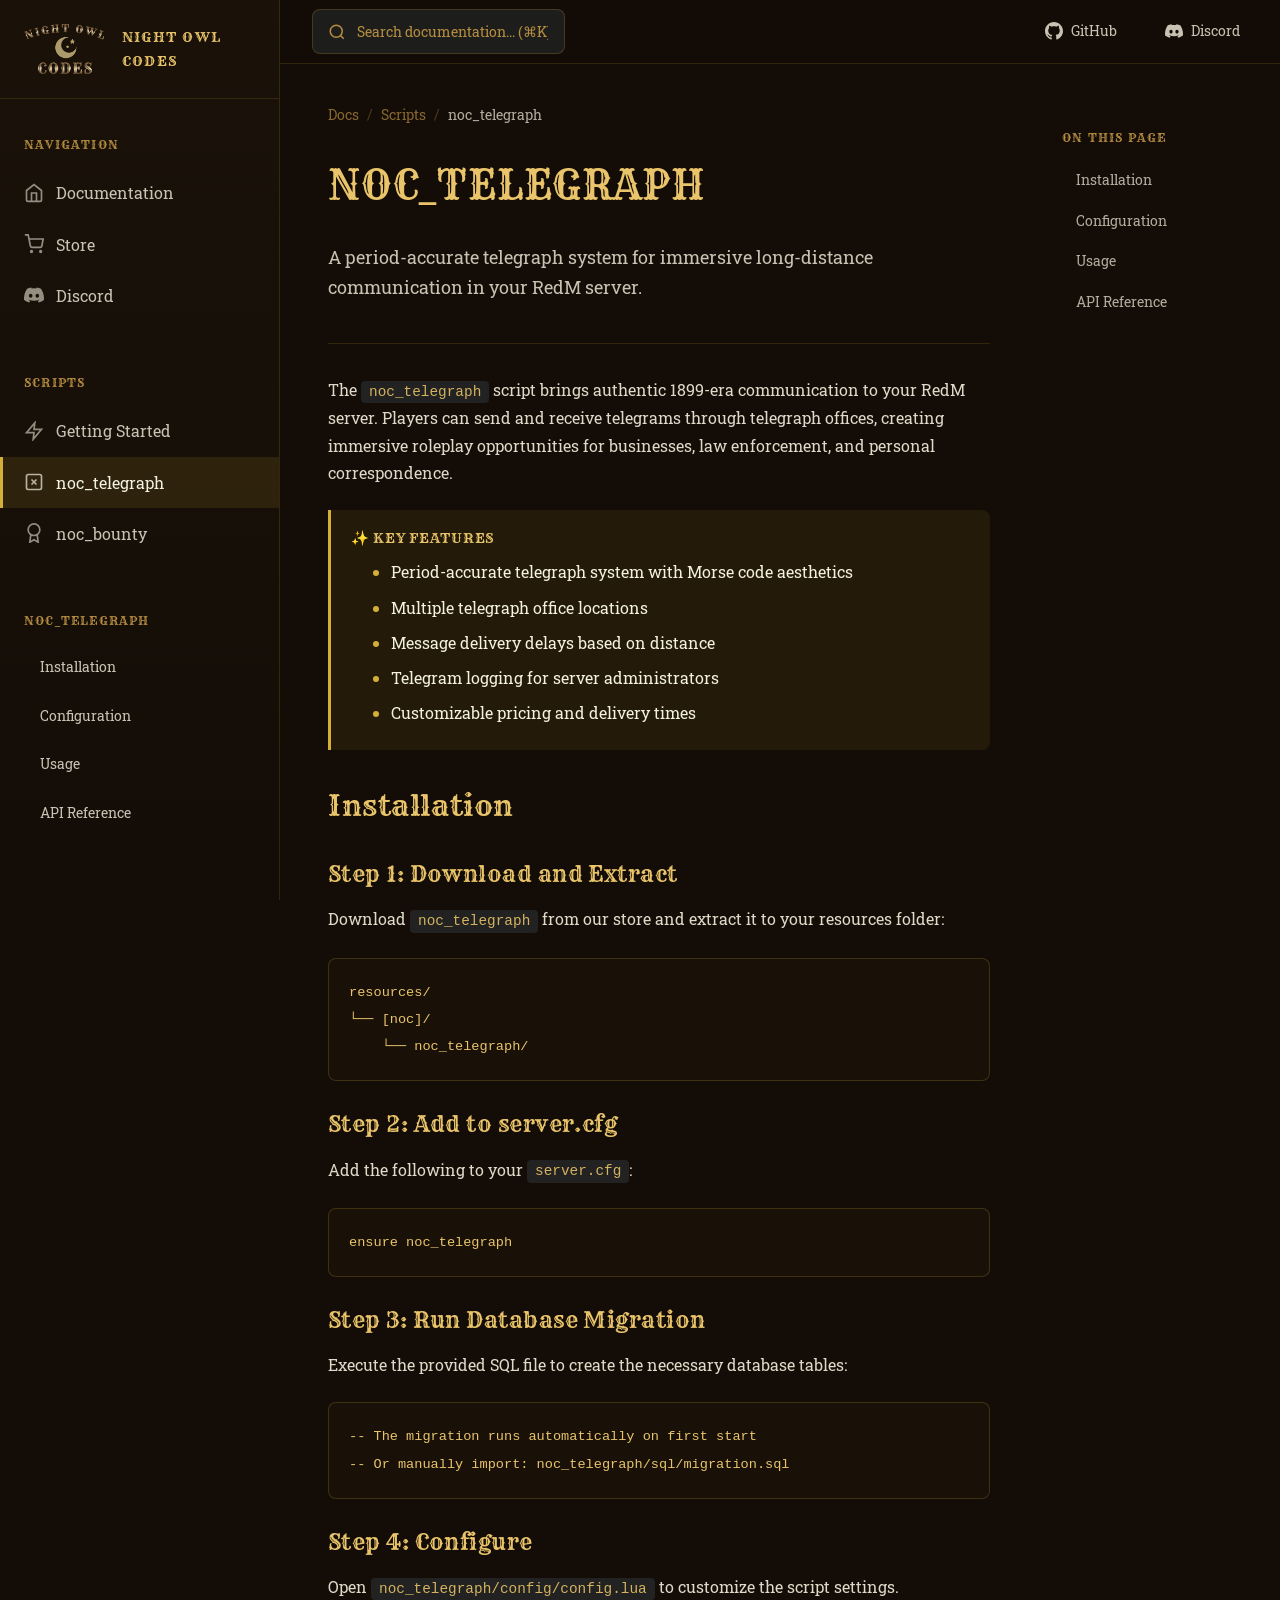
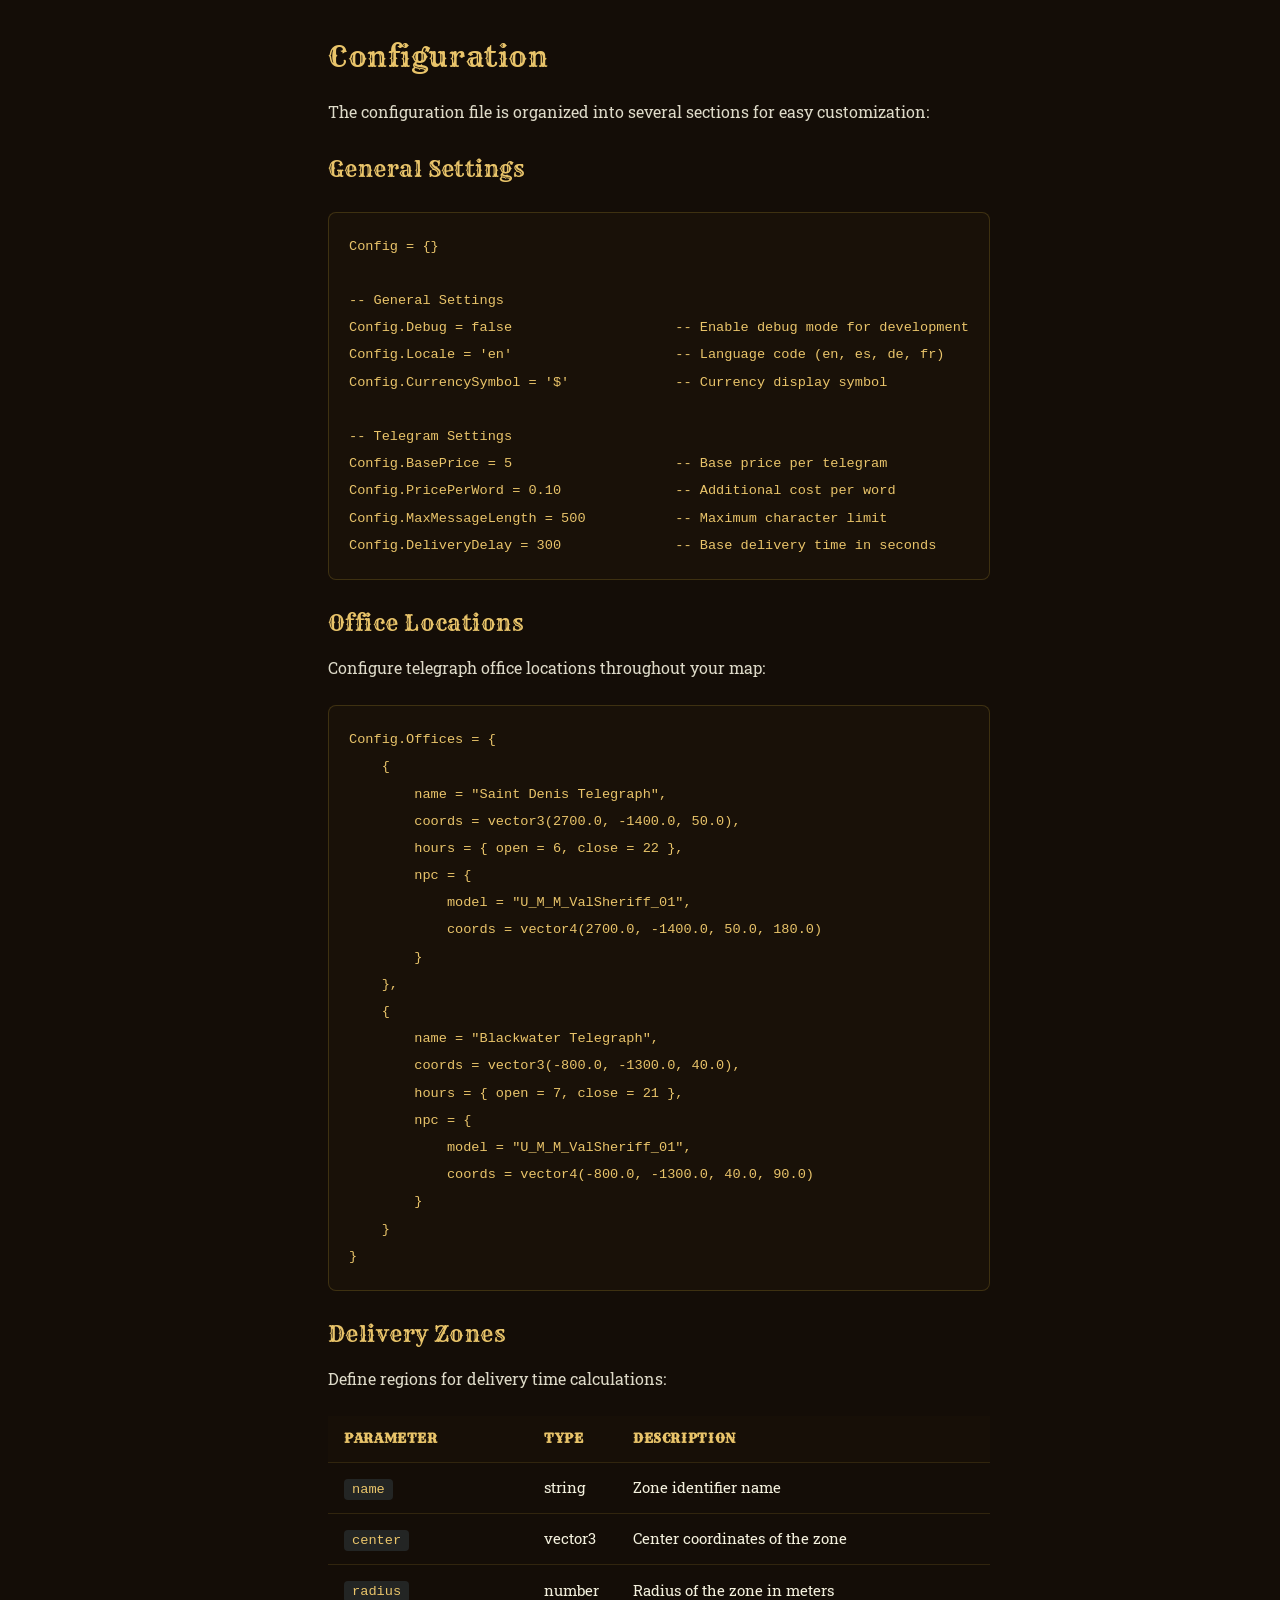
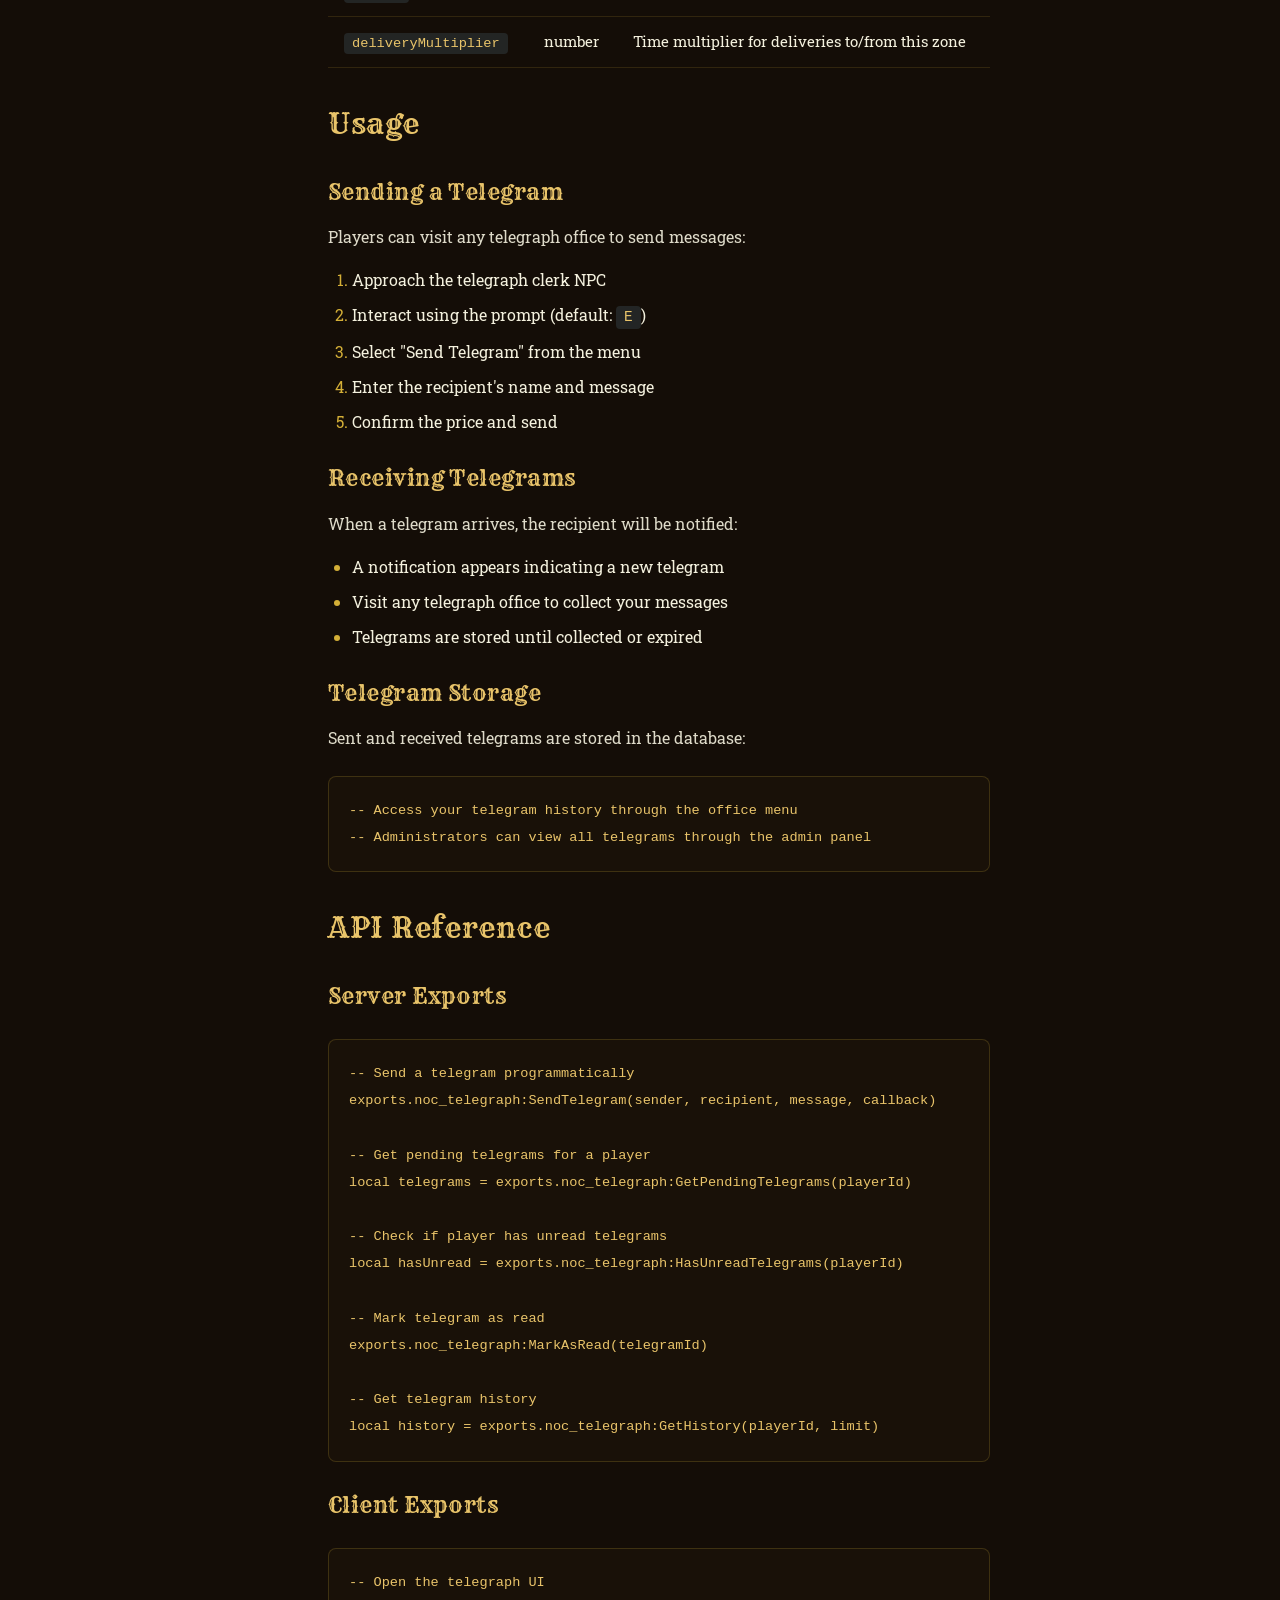
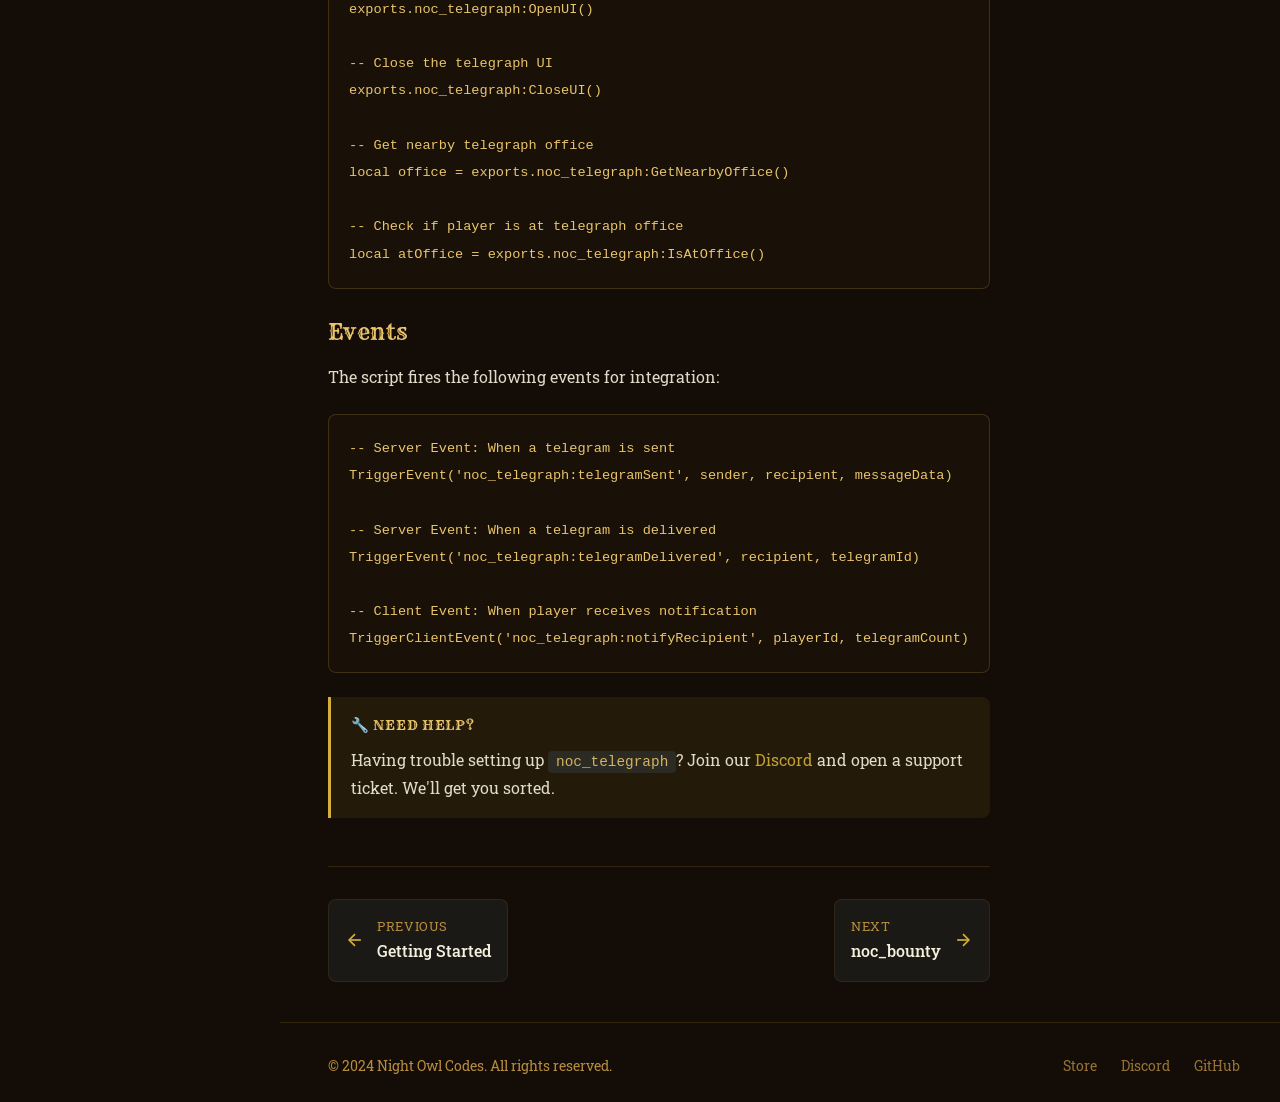
==== scripts/noc_telegraph.html @ a44c3f4d "feat: Add Night Owl Codes documentation site - Create modern, responsive docs site with brand-aligne" ====
<!DOCTYPE html>
<html lang="en">
<head>
    <meta charset="UTF-8">
    <meta name="viewport" content="width=device-width, initial-scale=1.0">
    <meta name="description" content="noc_telegraph - A period-accurate telegraph system for RedM servers by Night Owl Codes.">
    <meta name="theme-color" content="#140D07">
    <title>noc_telegraph - Night Owl Codes Documentation</title>
    <link rel="stylesheet" href="../styles/main.css">
    <link rel="icon" type="image/png" href="../assets/images/logo-transparent.png">
    <style>
        .search-results {
            position: absolute;
            top: 100%;
            left: 0;
            right: 0;
            background: rgba(26, 18, 9, 0.98);
            border: 1px solid rgba(212, 175, 55, 0.2);
            border-radius: 8px;
            margin-top: 0.5rem;
            max-height: 300px;
            overflow-y: auto;
            opacity: 0;
            visibility: hidden;
            transform: translateY(-10px);
            transition: all 0.2s ease;
            z-index: 100;
        }
        
        .search-results.visible {
            opacity: 1;
            visibility: visible;
            transform: translateY(0);
        }
        
        .search-result-item {
            display: flex;
            justify-content: space-between;
            align-items: center;
            padding: 0.75rem 1rem;
            color: var(--antique-parchment);
            border-bottom: 1px solid rgba(212, 175, 55, 0.1);
            transition: all 0.2s ease;
        }
        
        .search-result-item:last-child {
            border-bottom: none;
        }
        
        .search-result-item:hover {
            background: rgba(212, 175, 55, 0.1);
        }
        
        .search-result-title {
            font-weight: 500;
        }
        
        .search-result-category {
            font-size: 0.75rem;
            color: var(--code-warden-bronze);
            text-transform: uppercase;
            letter-spacing: 0.05em;
        }
        
        .search-result-empty {
            padding: 1rem;
            text-align: center;
            color: var(--code-warden-bronze);
        }
        
        .code-copy-btn {
            position: absolute;
            top: 0.5rem;
            right: 0.5rem;
            padding: 0.5rem;
            background: rgba(212, 175, 55, 0.1);
            border: 1px solid rgba(212, 175, 55, 0.2);
            border-radius: 4px;
            color: var(--code-warden-bronze);
            cursor: pointer;
            opacity: 0;
            transition: all 0.2s ease;
        }
        
        pre:hover .code-copy-btn {
            opacity: 1;
        }
        
        .code-copy-btn:hover {
            background: rgba(212, 175, 55, 0.2);
            color: var(--classic-gold);
        }
        
        .code-copy-btn.copied {
            color: #4ade80;
        }
        
        .sidebar-overlay {
            position: fixed;
            top: 0;
            left: 0;
            right: 0;
            bottom: 0;
            background: rgba(0, 0, 0, 0.5);
            opacity: 0;
            visibility: hidden;
            transition: all 0.3s ease;
            z-index: 99;
        }
        
        .sidebar-overlay.visible {
            opacity: 1;
            visibility: visible;
        }
        
        .mobile-menu-toggle {
            display: none;
            padding: 0.5rem;
            background: none;
            border: 1px solid rgba(212, 175, 55, 0.2);
            border-radius: 4px;
            color: var(--antique-parchment);
            cursor: pointer;
        }
        
        @media (max-width: 768px) {
            .mobile-menu-toggle {
                display: flex;
            }
        }
        
        body.sidebar-open {
            overflow: hidden;
        }
    </style>
<script src="https://sites.super.myninja.ai/_assets/ninja-daytona-script.js"></script>
</head>
<body>
    <div class="docs-container">
        <!-- Sidebar Navigation -->
        <aside class="sidebar">
            <div class="logo-section">
                <img src="../assets/images/logo-transparent.png" alt="Night Owl Codes Logo">
                <span class="logo-text">Night Owl Codes</span>
            </div>
            
            <nav class="nav-section">
                <div class="nav-section-title">Navigation</div>
                <a href="../index.html" class="nav-item">
                    <svg class="nav-item-icon" viewBox="0 0 24 24" fill="none" stroke="currentColor" stroke-width="2">
                        <path d="M3 9l9-7 9 7v11a2 2 0 0 1-2 2H5a2 2 0 0 1-2-2z"></path>
                        <polyline points="9 22 9 12 15 12 15 22"></polyline>
                    </svg>
                    <span>Documentation</span>
                </a>
                <a href="https://nightowlcodes.com" class="nav-item">
                    <svg class="nav-item-icon" viewBox="0 0 24 24" fill="none" stroke="currentColor" stroke-width="2">
                        <circle cx="9" cy="21" r="1"></circle>
                        <circle cx="20" cy="21" r="1"></circle>
                        <path d="M1 1h4l2.68 13.39a2 2 0 0 0 2 1.61h9.72a2 2 0 0 0 2-1.61L23 6H6"></path>
                    </svg>
                    <span>Store</span>
                </a>
                <a href="https://discord.gg/nightowlcodes" class="nav-item">
                    <svg class="nav-item-icon" viewBox="0 0 24 24" fill="currentColor">
                        <path d="M20.317 4.37a19.791 19.791 0 0 0-4.885-1.515.074.074 0 0 0-.079.037c-.21.375-.444.864-.608 1.25a18.27 18.27 0 0 0-5.487 0 12.64 12.64 0 0 0-.617-1.25.077.077 0 0 0-.079-.037A19.736 19.736 0 0 0 3.677 4.37a.07.07 0 0 0-.032.027C.533 9.046-.32 13.58.099 18.057a.082.082 0 0 0 .031.057 19.9 19.9 0 0 0 5.993 3.03.078.078 0 0 0 .084-.028 14.09 14.09 0 0 0 1.226-1.994.076.076 0 0 0-.041-.106 13.107 13.107 0 0 1-1.872-.892.077.077 0 0 1-.008-.128 10.2 10.2 0 0 0 .372-.292.074.074 0 0 1 .077-.01c3.928 1.793 8.18 1.793 12.062 0a.074.074 0 0 1 .078.01c.12.098.246.198.373.292a.077.077 0 0 1-.006.127 12.299 12.299 0 0 1-1.873.892.077.077 0 0 0-.041.107c.36.698.772 1.362 1.225 1.993a.076.076 0 0 0 .084.028 19.839 19.839 0 0 0 6.002-3.03.077.077 0 0 0 .032-.054c.5-5.177-.838-9.674-3.549-13.66a.061.061 0 0 0-.031-.03zM8.02 15.33c-1.183 0-2.157-1.085-2.157-2.419 0-1.333.956-2.419 2.157-2.419 1.21 0 2.176 1.096 2.157 2.42 0 1.333-.956 2.418-2.157 2.418zm7.975 0c-1.183 0-2.157-1.085-2.157-2.419 0-1.333.955-2.419 2.157-2.419 1.21 0 2.176 1.096 2.157 2.42 0 1.333-.946 2.418-2.157 2.418z"/>
                    </svg>
                    <span>Discord</span>
                </a>
            </nav>
            
            <nav class="nav-section">
                <div class="nav-section-title">Scripts</div>
                <a href="../index.html" class="nav-item">
                    <svg class="nav-item-icon" viewBox="0 0 24 24" fill="none" stroke="currentColor" stroke-width="2">
                        <polygon points="13 2 3 14 12 14 11 22 21 10 12 10 13 2"></polygon>
                    </svg>
                    <span>Getting Started</span>
                </a>
                <a href="noc_telegraph.html" class="nav-item active">
                    <svg class="nav-item-icon" viewBox="0 0 24 24" fill="none" stroke="currentColor" stroke-width="2">
                        <rect x="3" y="3" width="18" height="18" rx="2" ry="2"></rect>
                        <line x1="9" y1="9" x2="15" y2="15"></line>
                        <line x1="15" y1="9" x2="9" y2="15"></line>
                    </svg>
                    <span>noc_telegraph</span>
                </a>
                <a href="noc_bounty.html" class="nav-item">
                    <svg class="nav-item-icon" viewBox="0 0 24 24" fill="none" stroke="currentColor" stroke-width="2">
                        <circle cx="12" cy="8" r="7"></circle>
                        <polyline points="8.21 13.89 7 23 12 20 17 23 15.79 13.88"></polyline>
                    </svg>
                    <span>noc_bounty</span>
                </a>
            </nav>
            
            <nav class="nav-section">
                <div class="nav-section-title">noc_telegraph</div>
                <a href="#installation" class="nav-item children">
                    <span>Installation</span>
                </a>
                <a href="#configuration" class="nav-item children">
                    <span>Configuration</span>
                </a>
                <a href="#usage" class="nav-item children">
                    <span>Usage</span>
                </a>
                <a href="#api" class="nav-item children">
                    <span>API Reference</span>
                </a>
            </nav>
        </aside>
        
        <!-- Sidebar Overlay for Mobile -->
        <div class="sidebar-overlay"></div>
        
        <!-- Main Content -->
        <main class="main-content">
            <!-- Header -->
            <header class="header">
                <div style="display: flex; align-items: center; gap: 1rem;">
                    <button class="mobile-menu-toggle">
                        <svg width="24" height="24" viewBox="0 0 24 24" fill="none" stroke="currentColor" stroke-width="2">
                            <line x1="3" y1="12" x2="21" y2="12"></line>
                            <line x1="3" y1="6" x2="21" y2="6"></line>
                            <line x1="3" y1="18" x2="21" y2="18"></line>
                        </svg>
                    </button>
                    <div class="search-container">
                        <svg class="search-icon" width="18" height="18" viewBox="0 0 24 24" fill="none" stroke="currentColor" stroke-width="2">
                            <circle cx="11" cy="11" r="8"></circle>
                            <line x1="21" y1="21" x2="16.65" y2="16.65"></line>
                        </svg>
                        <input type="text" class="search-input" placeholder="Search documentation... (⌘K)">
                        <div class="search-results"></div>
                    </div>
                </div>
                
                <div class="header-actions">
                    <a href="https://github.com/night-owl-codes" class="header-link">
                        <svg viewBox="0 0 24 24" fill="currentColor">
                            <path d="M12 0c-6.626 0-12 5.373-12 12 0 5.302 3.438 9.8 8.207 11.387.599.111.793-.261.793-.577v-2.234c-3.338.726-4.033-1.416-4.033-1.416-.546-1.387-1.333-1.756-1.333-1.756-1.089-.745.083-.729.083-.729 1.205.084 1.839 1.237 1.839 1.237 1.07 1.834 2.807 1.304 3.492.997.107-.775.418-1.305.762-1.604-2.665-.305-5.467-1.334-5.467-5.931 0-1.311.469-2.381 1.236-3.221-.124-.303-.535-1.524.117-3.176 0 0 1.008-.322 3.301 1.23.957-.266 1.983-.399 3.003-.404 1.02.005 2.047.138 3.006.404 2.291-1.552 3.297-1.23 3.297-1.23.653 1.653.242 2.874.118 3.176.77.84 1.235 1.911 1.235 3.221 0 4.609-2.807 5.624-5.479 5.921.43.372.823 1.102.823 2.222v3.293c0 .319.192.694.801.576 4.765-1.589 8.199-6.086 8.199-11.386 0-6.627-5.373-12-12-12z"/>
                        </svg>
                        <span>GitHub</span>
                    </a>
                    <a href="https://discord.gg/nightowlcodes" class="header-link">
                        <svg viewBox="0 0 24 24" fill="currentColor" width="18" height="18">
                            <path d="M20.317 4.37a19.791 19.791 0 0 0-4.885-1.515.074.074 0 0 0-.079.037c-.21.375-.444.864-.608 1.25a18.27 18.27 0 0 0-5.487 0 12.64 12.64 0 0 0-.617-1.25.077.077 0 0 0-.079-.037A19.736 19.736 0 0 0 3.677 4.37a.07.07 0 0 0-.032.027C.533 9.046-.32 13.58.099 18.057a.082.082 0 0 0 .031.057 19.9 19.9 0 0 0 5.993 3.03.078.078 0 0 0 .084-.028 14.09 14.09 0 0 0 1.226-1.994.076.076 0 0 0-.041-.106 13.107 13.107 0 0 1-1.872-.892.077.077 0 0 1-.008-.128 10.2 10.2 0 0 0 .372-.292.074.074 0 0 1 .077-.01c3.928 1.793 8.18 1.793 12.062 0a.074.074 0 0 1 .078.01c.12.098.246.198.373.292a.077.077 0 0 1-.006.127 12.299 12.299 0 0 1-1.873.892.077.077 0 0 0-.041.107c.36.698.772 1.362 1.225 1.993a.076.076 0 0 0 .084.028 19.839 19.839 0 0 0 6.002-3.03.077.077 0 0 0 .032-.054c.5-5.177-.838-9.674-3.549-13.66a.061.061 0 0 0-.031-.03zM8.02 15.33c-1.183 0-2.157-1.085-2.157-2.419 0-1.333.956-2.419 2.157-2.419 1.21 0 2.176 1.096 2.157 2.42 0 1.333-.956 2.418-2.157 2.418zm7.975 0c-1.183 0-2.157-1.085-2.157-2.419 0-1.333.955-2.419 2.157-2.419 1.21 0 2.176 1.096 2.157 2.42 0 1.333-.946 2.418-2.157 2.418z"/>
                        </svg>
                        <span>Discord</span>
                    </a>
                </div>
            </header>
            
            <!-- Content Wrapper -->
            <div class="content-wrapper">
                <!-- Main Content Area -->
                <div class="content-area">
                    <article class="article">
                        <div class="article-header">
                            <nav class="breadcrumbs">
                                <a href="../index.html">Docs</a>
                                <span class="breadcrumb-separator">/</span>
                                <a href="../index.html">Scripts</a>
                                <span class="breadcrumb-separator">/</span>
                                <span>noc_telegraph</span>
                            </nav>
                            <h1>noc_telegraph</h1>
                            <p style="font-size: 1.1rem; opacity: 0.8; margin-top: 1rem;">A period-accurate telegraph system for immersive long-distance communication in your RedM server.</p>
                        </div>
                        
                        <p>The <code>noc_telegraph</code> script brings authentic 1899-era communication to your RedM server. Players can send and receive telegrams through telegraph offices, creating immersive roleplay opportunities for businesses, law enforcement, and personal correspondence.</p>
                        
                        <div class="info-box">
                            <div class="info-box-title">✨ Key Features</div>
                            <ul style="margin: 0.5rem 0 0 1rem;">
                                <li>Period-accurate telegraph system with Morse code aesthetics</li>
                                <li>Multiple telegraph office locations</li>
                                <li>Message delivery delays based on distance</li>
                                <li>Telegram logging for server administrators</li>
                                <li>Customizable pricing and delivery times</li>
                            </ul>
                        </div>
                        
                        <h2 id="installation">Installation</h2>
                        
                        <h3>Step 1: Download and Extract</h3>
                        <p>Download <code>noc_telegraph</code> from our store and extract it to your resources folder:</p>
                        
                        <pre><code>resources/
└── [noc]/
    └── noc_telegraph/</code></pre>
                        
                        <h3>Step 2: Add to server.cfg</h3>
                        <p>Add the following to your <code>server.cfg</code>:</p>
                        
                        <pre><code>ensure noc_telegraph</code></pre>
                        
                        <h3>Step 3: Run Database Migration</h3>
                        <p>Execute the provided SQL file to create the necessary database tables:</p>
                        
                        <pre><code>-- The migration runs automatically on first start
-- Or manually import: noc_telegraph/sql/migration.sql</code></pre>
                        
                        <h3>Step 4: Configure</h3>
                        <p>Open <code>noc_telegraph/config/config.lua</code> to customize the script settings.</p>
                        
                        <h2 id="configuration">Configuration</h2>
                        
                        <p>The configuration file is organized into several sections for easy customization:</p>
                        
                        <h3>General Settings</h3>
                        
                        <pre><code>Config = {}

-- General Settings
Config.Debug = false                    -- Enable debug mode for development
Config.Locale = 'en'                    -- Language code (en, es, de, fr)
Config.CurrencySymbol = '$'             -- Currency display symbol

-- Telegram Settings
Config.BasePrice = 5                    -- Base price per telegram
Config.PricePerWord = 0.10              -- Additional cost per word
Config.MaxMessageLength = 500           -- Maximum character limit
Config.DeliveryDelay = 300              -- Base delivery time in seconds</code></pre>
                        
                        <h3>Office Locations</h3>
                        
                        <p>Configure telegraph office locations throughout your map:</p>
                        
                        <pre><code>Config.Offices = {
    {
        name = "Saint Denis Telegraph",
        coords = vector3(2700.0, -1400.0, 50.0),
        hours = { open = 6, close = 22 },
        npc = {
            model = "U_M_M_ValSheriff_01",
            coords = vector4(2700.0, -1400.0, 50.0, 180.0)
        }
    },
    {
        name = "Blackwater Telegraph",
        coords = vector3(-800.0, -1300.0, 40.0),
        hours = { open = 7, close = 21 },
        npc = {
            model = "U_M_M_ValSheriff_01",
            coords = vector4(-800.0, -1300.0, 40.0, 90.0)
        }
    }
}</code></pre>
                        
                        <h3>Delivery Zones</h3>
                        
                        <p>Define regions for delivery time calculations:</p>
                        
                        <table>
                            <thead>
                                <tr>
                                    <th>Parameter</th>
                                    <th>Type</th>
                                    <th>Description</th>
                                </tr>
                            </thead>
                            <tbody>
                                <tr>
                                    <td><code>name</code></td>
                                    <td>string</td>
                                    <td>Zone identifier name</td>
                                </tr>
                                <tr>
                                    <td><code>center</code></td>
                                    <td>vector3</td>
                                    <td>Center coordinates of the zone</td>
                                </tr>
                                <tr>
                                    <td><code>radius</code></td>
                                    <td>number</td>
                                    <td>Radius of the zone in meters</td>
                                </tr>
                                <tr>
                                    <td><code>deliveryMultiplier</code></td>
                                    <td>number</td>
                                    <td>Time multiplier for deliveries to/from this zone</td>
                                </tr>
                            </tbody>
                        </table>
                        
                        <h2 id="usage">Usage</h2>
                        
                        <h3>Sending a Telegram</h3>
                        <p>Players can visit any telegraph office to send messages:</p>
                        <ol>
                            <li>Approach the telegraph clerk NPC</li>
                            <li>Interact using the prompt (default: <code>E</code>)</li>
                            <li>Select "Send Telegram" from the menu</li>
                            <li>Enter the recipient's name and message</li>
                            <li>Confirm the price and send</li>
                        </ol>
                        
                        <h3>Receiving Telegrams</h3>
                        <p>When a telegram arrives, the recipient will be notified:</p>
                        <ul>
                            <li>A notification appears indicating a new telegram</li>
                            <li>Visit any telegraph office to collect your messages</li>
                            <li>Telegrams are stored until collected or expired</li>
                        </ul>
                        
                        <h3>Telegram Storage</h3>
                        <p>Sent and received telegrams are stored in the database:</p>
                        <pre><code>-- Access your telegram history through the office menu
-- Administrators can view all telegrams through the admin panel</code></pre>
                        
                        <h2 id="api">API Reference</h2>
                        
                        <h3>Server Exports</h3>
                        
                        <pre><code>-- Send a telegram programmatically
exports.noc_telegraph:SendTelegram(sender, recipient, message, callback)

-- Get pending telegrams for a player
local telegrams = exports.noc_telegraph:GetPendingTelegrams(playerId)

-- Check if player has unread telegrams
local hasUnread = exports.noc_telegraph:HasUnreadTelegrams(playerId)

-- Mark telegram as read
exports.noc_telegraph:MarkAsRead(telegramId)

-- Get telegram history
local history = exports.noc_telegraph:GetHistory(playerId, limit)</code></pre>
                        
                        <h3>Client Exports</h3>
                        
                        <pre><code>-- Open the telegraph UI
exports.noc_telegraph:OpenUI()

-- Close the telegraph UI
exports.noc_telegraph:CloseUI()

-- Get nearby telegraph office
local office = exports.noc_telegraph:GetNearbyOffice()

-- Check if player is at telegraph office
local atOffice = exports.noc_telegraph:IsAtOffice()</code></pre>
                        
                        <h3>Events</h3>
                        
                        <p>The script fires the following events for integration:</p>
                        
                        <pre><code>-- Server Event: When a telegram is sent
TriggerEvent('noc_telegraph:telegramSent', sender, recipient, messageData)

-- Server Event: When a telegram is delivered
TriggerEvent('noc_telegraph:telegramDelivered', recipient, telegramId)

-- Client Event: When player receives notification
TriggerClientEvent('noc_telegraph:notifyRecipient', playerId, telegramCount)</code></pre>
                        
                        <div class="info-box">
                            <div class="info-box-title">🔧 Need Help?</div>
                            <p style="margin: 0;">Having trouble setting up <code>noc_telegraph</code>? Join our <a href="https://discord.gg/nightowlcodes">Discord</a> and open a support ticket. We'll get you sorted.</p>
                        </div>
                        
                        <!-- Navigation Footer -->
                        <div class="nav-footer">
                            <a href="../index.html" class="nav-footer-item">
                                <svg viewBox="0 0 24 24" fill="none" stroke="currentColor" stroke-width="2">
                                    <line x1="19" y1="12" x2="5" y2="12"></line>
                                    <polyline points="12 19 5 12 12 5"></polyline>
                                </svg>
                                <div>
                                    <div class="nav-footer-label">Previous</div>
                                    <div class="nav-footer-title">Getting Started</div>
                                </div>
                            </a>
                            <a href="noc_bounty.html" class="nav-footer-item">
                                <div>
                                    <div class="nav-footer-label">Next</div>
                                    <div class="nav-footer-title">noc_bounty</div>
                                </div>
                                <svg viewBox="0 0 24 24" fill="none" stroke="currentColor" stroke-width="2">
                                    <line x1="5" y1="12" x2="19" y2="12"></line>
                                    <polyline points="12 5 19 12 12 19"></polyline>
                                </svg>
                            </a>
                        </div>
                    </article>
                </div>
                
                <!-- Table of Contents Sidebar -->
                <aside class="toc-sidebar">
                    <div class="toc-title">On this page</div>
                    <ul class="toc-list">
                        <li class="toc-item"><a href="#installation">Installation</a></li>
                        <li class="toc-item"><a href="#configuration">Configuration</a></li>
                        <li class="toc-item"><a href="#usage">Usage</a></li>
                        <li class="toc-item"><a href="#api">API Reference</a></li>
                    </ul>
                </aside>
            </div>
            
            <!-- Footer -->
            <footer class="footer">
                <span>&copy; 2024 Night Owl Codes. All rights reserved.</span>
                <div class="footer-links">
                    <a href="https://nightowlcodes.com">Store</a>
                    <a href="https://discord.gg/nightowlcodes">Discord</a>
                    <a href="https://github.com/night-owl-codes">GitHub</a>
                </div>
            </footer>
        </main>
    </div>
    
    <script src="../scripts/main.js"></script>
</body>
</html>
---- styles/main.css ----
/* Night Owl Codes - Documentation Site Styles */
/* Brand Colors:
   - Midnight Espresso: #140D07 (Primary background)
   - Antique Parchment: #F4F1DE (Primary text)
   - Classic Gold: #D4AF37 (Primary accents)
   - Celestial Gold: #E9C46A (Hover states)
   - Dark Slate: #3A4A52 (Secondary backgrounds)
   - Code Warden Bronze: #B68D40 (Muted accents)
*/

/* Import Google Fonts */
@import url('https://fonts.googleapis.com/css2?family=Rye&family=Roboto+Slab:wght@300;400;500;600;700&display=swap');

/* CSS Reset and Base */
*, *::before, *::after {
    box-sizing: border-box;
    margin: 0;
    padding: 0;
}

:root {
    --midnight-espresso: #140D07;
    --antique-parchment: #F4F1DE;
    --classic-gold: #D4AF37;
    --celestial-gold: #E9C46A;
    --dark-slate: #3A4A52;
    --code-warden-bronze: #B68D40;
    --sidebar-width: 280px;
    --header-height: 64px;
    --transition-smooth: all 0.3s cubic-bezier(0.4, 0, 0.2, 1);
}

html {
    scroll-behavior: smooth;
}

body {
    font-family: 'Roboto Slab', serif;
    background-color: var(--midnight-espresso);
    color: var(--antique-parchment);
    line-height: 1.7;
    font-size: 16px;
    min-height: 100vh;
    overflow-x: hidden;
}

/* Typography */
h1, h2, h3, h4, h5, h6 {
    font-family: 'Rye', serif;
    color: var(--celestial-gold);
    font-weight: normal;
    letter-spacing: 0.02em;
}

h1 {
    font-size: 2.5rem;
    margin-bottom: 1.5rem;
    text-transform: uppercase;
}

h2 {
    font-size: 1.8rem;
    margin-bottom: 1rem;
    margin-top: 2rem;
}

h3 {
    font-size: 1.4rem;
    margin-bottom: 0.75rem;
    margin-top: 1.5rem;
}

p {
    margin-bottom: 1rem;
    color: var(--antique-parchment);
    opacity: 0.9;
}

a {
    color: var(--classic-gold);
    text-decoration: none;
    transition: var(--transition-smooth);
}

a:hover {
    color: var(--celestial-gold);
}

/* Layout Structure */
.docs-container {
    display: flex;
    min-height: 100vh;
}

/* Sidebar Navigation */
.sidebar {
    width: var(--sidebar-width);
    background: linear-gradient(180deg, #1a1209 0%, var(--midnight-espresso) 100%);
    border-right: 1px solid rgba(212, 175, 55, 0.15);
    position: fixed;
    top: 0;
    left: 0;
    height: 100vh;
    overflow-y: auto;
    z-index: 100;
    transition: var(--transition-smooth);
}

.sidebar::-webkit-scrollbar {
    width: 6px;
}

.sidebar::-webkit-scrollbar-track {
    background: var(--midnight-espresso);
}

.sidebar::-webkit-scrollbar-thumb {
    background: var(--code-warden-bronze);
    border-radius: 3px;
}

/* Logo Section */
.logo-section {
    padding: 1.5rem;
    border-bottom: 1px solid rgba(212, 175, 55, 0.15);
    display: flex;
    align-items: center;
    gap: 1rem;
}

.logo-section img {
    height: 50px;
    width: auto;
}

.logo-text {
    font-family: 'Rye', serif;
    font-size: 0.9rem;
    color: var(--celestial-gold);
    text-transform: uppercase;
    letter-spacing: 0.1em;
}

/* Navigation */
.nav-section {
    padding: 1rem 0;
}

.nav-section-title {
    font-family: 'Rye', serif;
    font-size: 0.75rem;
    text-transform: uppercase;
    letter-spacing: 0.1em;
    color: var(--code-warden-bronze);
    padding: 0.75rem 1.5rem;
    margin-top: 0.5rem;
}

.nav-item {
    display: flex;
    align-items: center;
    padding: 0.75rem 1.5rem;
    color: var(--antique-parchment);
    opacity: 0.8;
    transition: var(--transition-smooth);
    cursor: pointer;
    position: relative;
}

.nav-item::before {
    content: '';
    position: absolute;
    left: 0;
    top: 0;
    height: 100%;
    width: 3px;
    background: var(--classic-gold);
    transform: scaleY(0);
    transition: var(--transition-smooth);
}

.nav-item:hover {
    opacity: 1;
    background: rgba(212, 175, 55, 0.08);
}

.nav-item:hover::before {
    transform: scaleY(1);
}

.nav-item.active {
    opacity: 1;
    background: rgba(212, 175, 55, 0.12);
}

.nav-item.active::before {
    transform: scaleY(1);
}

.nav-item-icon {
    width: 20px;
    height: 20px;
    margin-right: 0.75rem;
    opacity: 0.7;
}

.nav-item.children {
    padding-left: 2.5rem;
    font-size: 0.9rem;
}

/* Main Content Area */
.main-content {
    flex: 1;
    margin-left: var(--sidebar-width);
    min-height: 100vh;
}

/* Header */
.header {
    height: var(--header-height);
    background: rgba(20, 13, 7, 0.95);
    backdrop-filter: blur(10px);
    border-bottom: 1px solid rgba(212, 175, 55, 0.15);
    position: sticky;
    top: 0;
    z-index: 50;
    display: flex;
    align-items: center;
    justify-content: space-between;
    padding: 0 2rem;
}

/* Search Bar */
.search-container {
    position: relative;
    flex: 1;
    max-width: 400px;
}

.search-input {
    width: 100%;
    padding: 0.75rem 1rem 0.75rem 2.75rem;
    background: rgba(58, 74, 82, 0.3);
    border: 1px solid rgba(212, 175, 55, 0.2);
    border-radius: 8px;
    color: var(--antique-parchment);
    font-family: 'Roboto Slab', serif;
    font-size: 0.9rem;
    transition: var(--transition-smooth);
}

.search-input::placeholder {
    color: var(--code-warden-bronze);
}

.search-input:focus {
    outline: none;
    border-color: var(--classic-gold);
    background: rgba(58, 74, 82, 0.5);
}

.search-icon {
    position: absolute;
    left: 1rem;
    top: 50%;
    transform: translateY(-50%);
    color: var(--code-warden-bronze);
    pointer-events: none;
}

/* Header Actions */
.header-actions {
    display: flex;
    align-items: center;
    gap: 1rem;
}

.header-link {
    display: flex;
    align-items: center;
    gap: 0.5rem;
    padding: 0.5rem 1rem;
    color: var(--antique-parchment);
    opacity: 0.8;
    font-size: 0.9rem;
    transition: var(--transition-smooth);
}

.header-link:hover {
    opacity: 1;
    color: var(--celestial-gold);
}

.header-link svg {
    width: 18px;
    height: 18px;
}

/* Content Area */
.content-wrapper {
    display: flex;
    max-width: 1400px;
}

.content-area {
    flex: 1;
    padding: 2.5rem 3rem;
    max-width: 900px;
}

/* Breadcrumbs */
.breadcrumbs {
    display: flex;
    align-items: center;
    gap: 0.5rem;
    font-size: 0.85rem;
    margin-bottom: 1.5rem;
    opacity: 0.7;
}

.breadcrumbs a {
    color: var(--code-warden-bronze);
}

.breadcrumbs a:hover {
    color: var(--classic-gold);
}

.breadcrumb-separator {
    color: var(--code-warden-bronze);
    opacity: 0.5;
}

/* Article Styles */
.article {
    max-width: 800px;
}

.article-header {
    margin-bottom: 2rem;
    padding-bottom: 1.5rem;
    border-bottom: 1px solid rgba(212, 175, 55, 0.15);
}

/* Code Blocks */
code {
    font-family: 'Fira Code', 'Consolas', monospace;
    background: rgba(58, 74, 82, 0.4);
    padding: 0.2rem 0.5rem;
    border-radius: 4px;
    font-size: 0.9em;
    color: var(--celestial-gold);
}

pre {
    background: rgba(26, 18, 9, 0.9);
    border: 1px solid rgba(212, 175, 55, 0.2);
    border-radius: 8px;
    padding: 1.25rem;
    overflow-x: auto;
    margin: 1.5rem 0;
}

pre code {
    background: none;
    padding: 0;
    font-size: 0.85rem;
    line-height: 1.6;
}

/* Info/Warning Boxes */
.info-box {
    background: rgba(212, 175, 55, 0.08);
    border-left: 3px solid var(--classic-gold);
    padding: 1rem 1.25rem;
    border-radius: 0 8px 8px 0;
    margin: 1.5rem 0;
}

.info-box.warning {
    background: rgba(182, 141, 64, 0.1);
    border-left-color: var(--code-warden-bronze);
}

.info-box-title {
    font-family: 'Rye', serif;
    font-size: 0.9rem;
    color: var(--celestial-gold);
    margin-bottom: 0.5rem;
    text-transform: uppercase;
    letter-spacing: 0.05em;
}

/* Lists */
ul, ol {
    margin: 1rem 0;
    padding-left: 1.5rem;
}

li {
    margin-bottom: 0.5rem;
}

li::marker {
    color: var(--classic-gold);
}

/* Tables */
table {
    width: 100%;
    border-collapse: collapse;
    margin: 1.5rem 0;
    font-size: 0.95rem;
}

th, td {
    padding: 0.75rem 1rem;
    text-align: left;
    border-bottom: 1px solid rgba(212, 175, 55, 0.15);
}

th {
    font-family: 'Rye', serif;
    color: var(--celestial-gold);
    text-transform: uppercase;
    font-size: 0.8rem;
    letter-spacing: 0.05em;
    background: rgba(26, 18, 9, 0.5);
}

tr:hover {
    background: rgba(212, 175, 55, 0.05);
}

/* Table of Contents (Right Sidebar) */
.toc-sidebar {
    width: 250px;
    padding: 2rem 1.5rem;
    position: sticky;
    top: calc(var(--header-height) + 2rem);
    height: fit-content;
}

.toc-title {
    font-family: 'Rye', serif;
    font-size: 0.75rem;
    text-transform: uppercase;
    letter-spacing: 0.1em;
    color: var(--code-warden-bronze);
    margin-bottom: 1rem;
}

.toc-list {
    list-style: none;
    padding: 0;
}

.toc-item {
    margin-bottom: 0.5rem;
}

.toc-item a {
    color: var(--antique-parchment);
    opacity: 0.7;
    font-size: 0.9rem;
    display: block;
    padding: 0.25rem 0;
    border-left: 2px solid transparent;
    padding-left: 0.75rem;
    transition: var(--transition-smooth);
}

.toc-item a:hover,
.toc-item a.active {
    opacity: 1;
    color: var(--classic-gold);
    border-left-color: var(--classic-gold);
}

/* Navigation Footer */
.nav-footer {
    display: flex;
    justify-content: space-between;
    margin-top: 3rem;
    padding-top: 2rem;
    border-top: 1px solid rgba(212, 175, 55, 0.15);
}

.nav-footer-item {
    display: flex;
    align-items: center;
    gap: 0.75rem;
    padding: 1rem;
    background: rgba(58, 74, 82, 0.2);
    border-radius: 8px;
    border: 1px solid rgba(212, 175, 55, 0.1);
    transition: var(--transition-smooth);
    max-width: 45%;
}

.nav-footer-item:hover {
    background: rgba(58, 74, 82, 0.4);
    border-color: var(--classic-gold);
}

.nav-footer-item svg {
    width: 20px;
    height: 20px;
    color: var(--classic-gold);
}

.nav-footer-label {
    font-size: 0.8rem;
    color: var(--code-warden-bronze);
    text-transform: uppercase;
    letter-spacing: 0.05em;
}

.nav-footer-title {
    color: var(--antique-parchment);
    font-weight: 500;
}

/* Footer */
.footer {
    margin-top: auto;
    padding: 2rem 3rem;
    border-top: 1px solid rgba(212, 175, 55, 0.15);
    display: flex;
    justify-content: space-between;
    align-items: center;
    font-size: 0.85rem;
    color: var(--code-warden-bronze);
}

.footer-links {
    display: flex;
    gap: 1.5rem;
}

.footer-links a {
    color: var(--code-warden-bronze);
    opacity: 0.8;
}

.footer-links a:hover {
    color: var(--classic-gold);
    opacity: 1;
}

/* Mobile Responsiveness */
@media (max-width: 1024px) {
    .toc-sidebar {
        display: none;
    }
    
    .content-area {
        padding: 2rem;
    }
}

@media (max-width: 768px) {
    .sidebar {
        transform: translateX(-100%);
    }
    
    .sidebar.open {
        transform: translateX(0);
    }
    
    .main-content {
        margin-left: 0;
    }
    
    .content-area {
        padding: 1.5rem;
    }
    
    .header {
        padding: 0 1rem;
    }
    
    .search-container {
        display: none;
    }
    
    h1 {
        font-size: 1.8rem;
    }
    
    h2 {
        font-size: 1.4rem;
    }
    
    .nav-footer {
        flex-direction: column;
        gap: 1rem;
    }
    
    .nav-footer-item {
        max-width: 100%;
    }
}

/* Animations */
@keyframes fadeIn {
    from {
        opacity: 0;
        transform: translateY(10px);
    }
    to {
        opacity: 1;
        transform: translateY(0);
    }
}

.article {
    animation: fadeIn 0.4s ease-out;
}

/* Smooth scrolling for anchor links */
html {
    scroll-padding-top: calc(var(--header-height) + 2rem);
}

/* Selection styling */
::selection {
    background: rgba(212, 175, 55, 0.3);
    color: var(--antique-parchment);
}

/* Focus styles for accessibility */
*:focus-visible {
    outline: 2px solid var(--classic-gold);
    outline-offset: 2px;
}

/* Print styles */
@media print {
    .sidebar, .header, .toc-sidebar, .nav-footer {
        display: none;
    }
    
    .main-content {
        margin-left: 0;
    }
    
    .content-area {
        max-width: 100%;
        padding: 0;
    }
    
    body {
        background: white;
        color: black;
    }
}
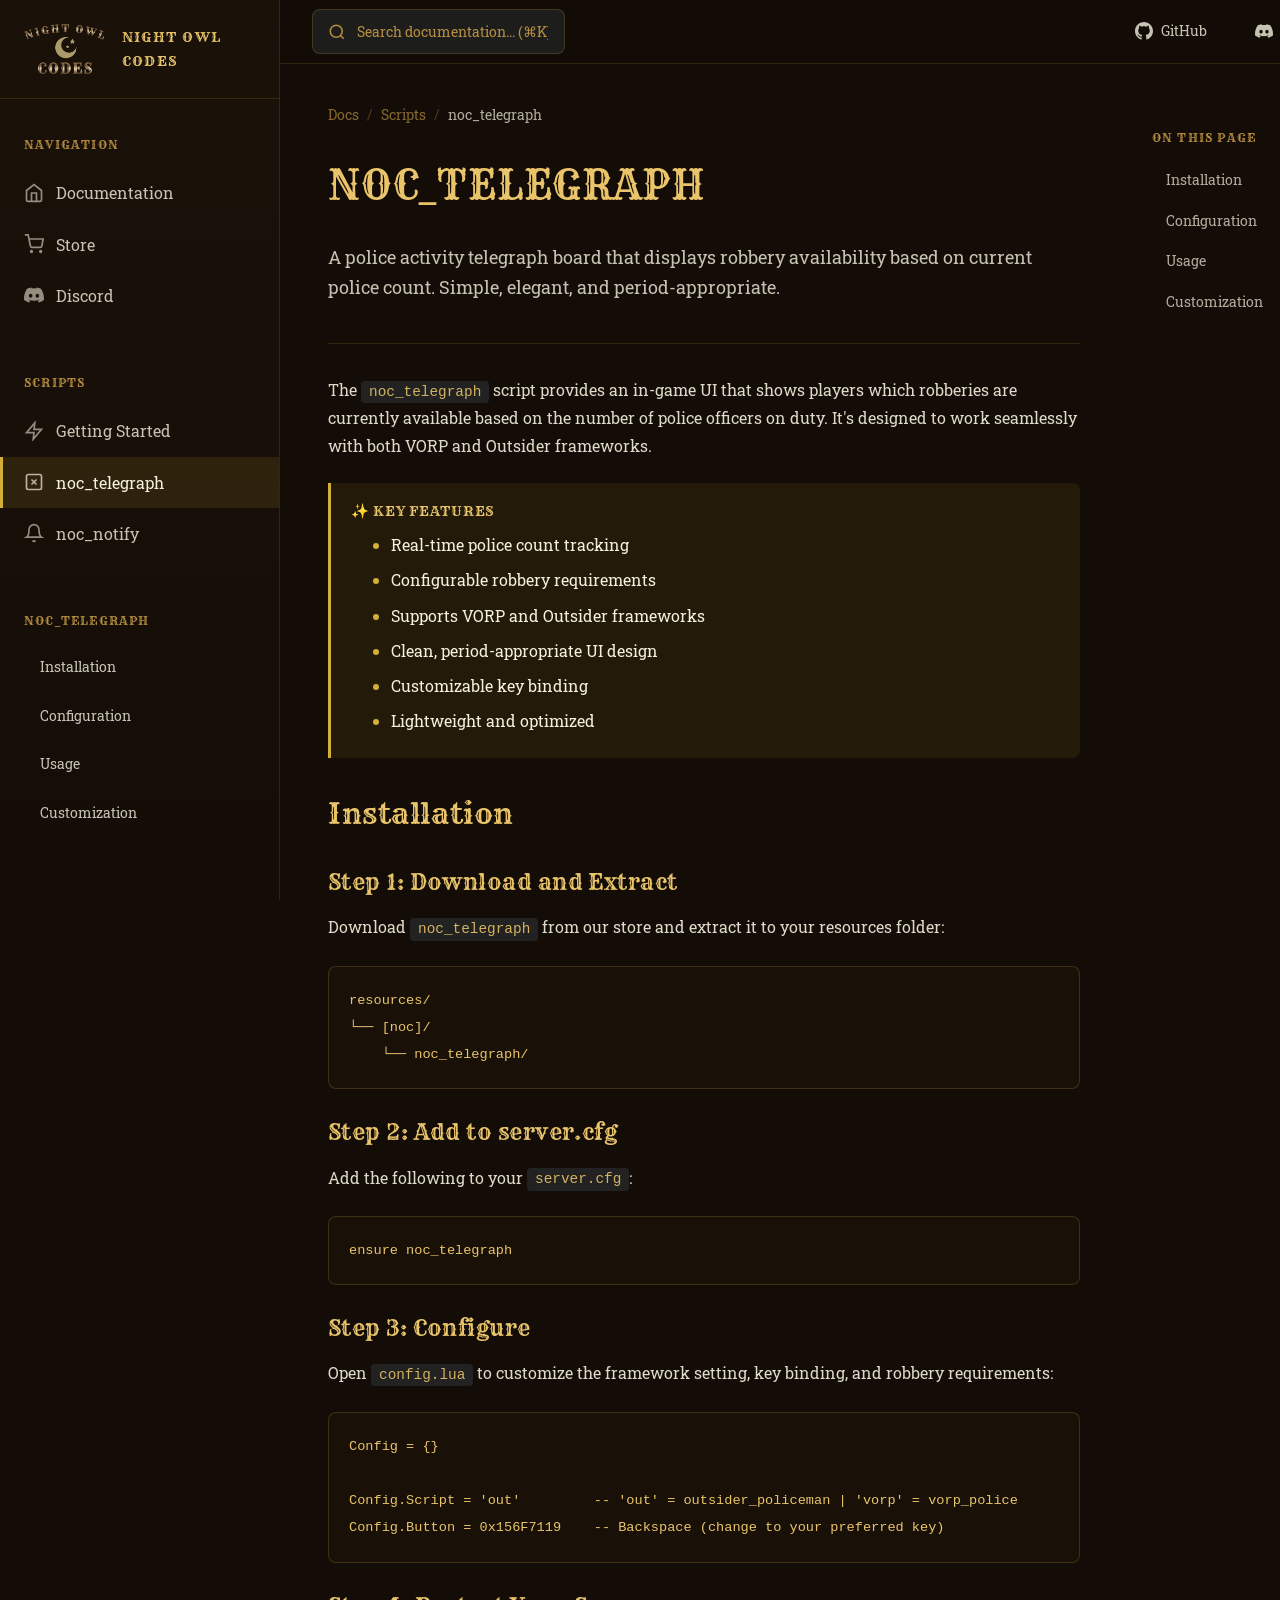
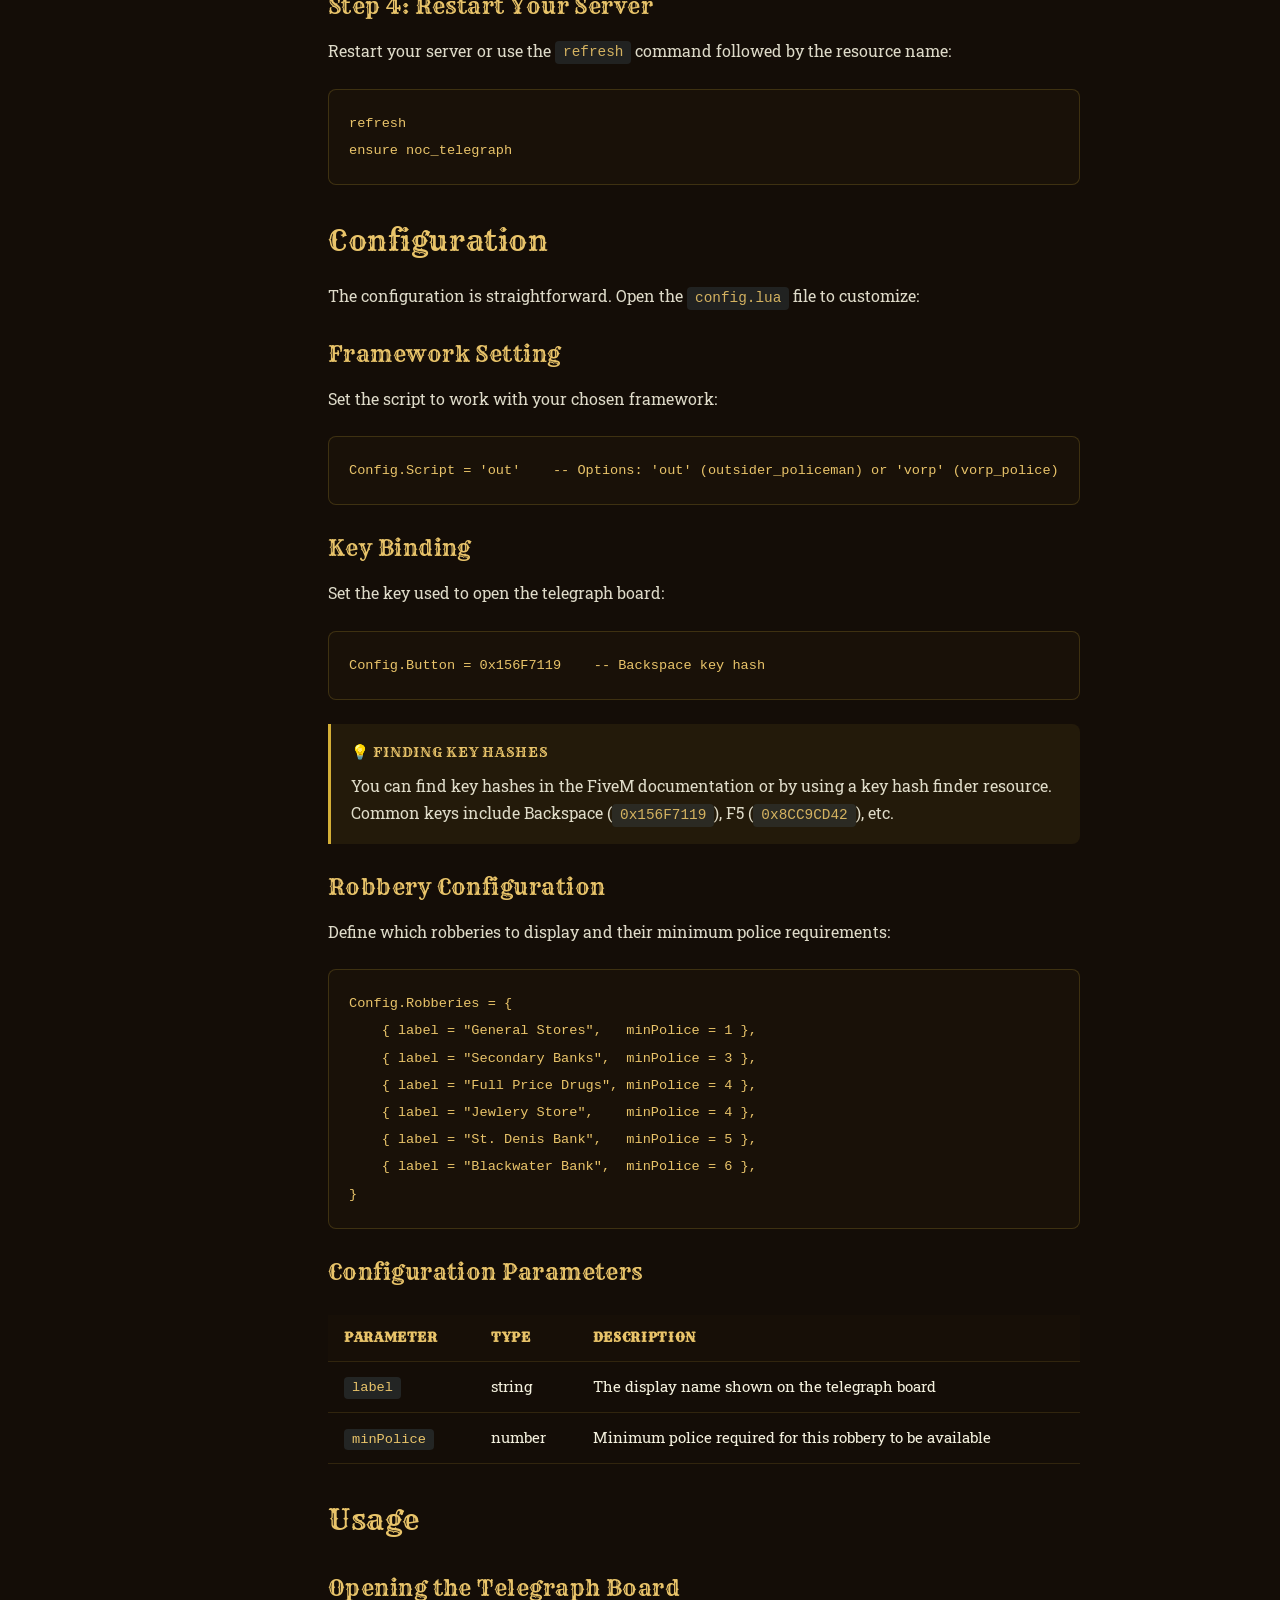
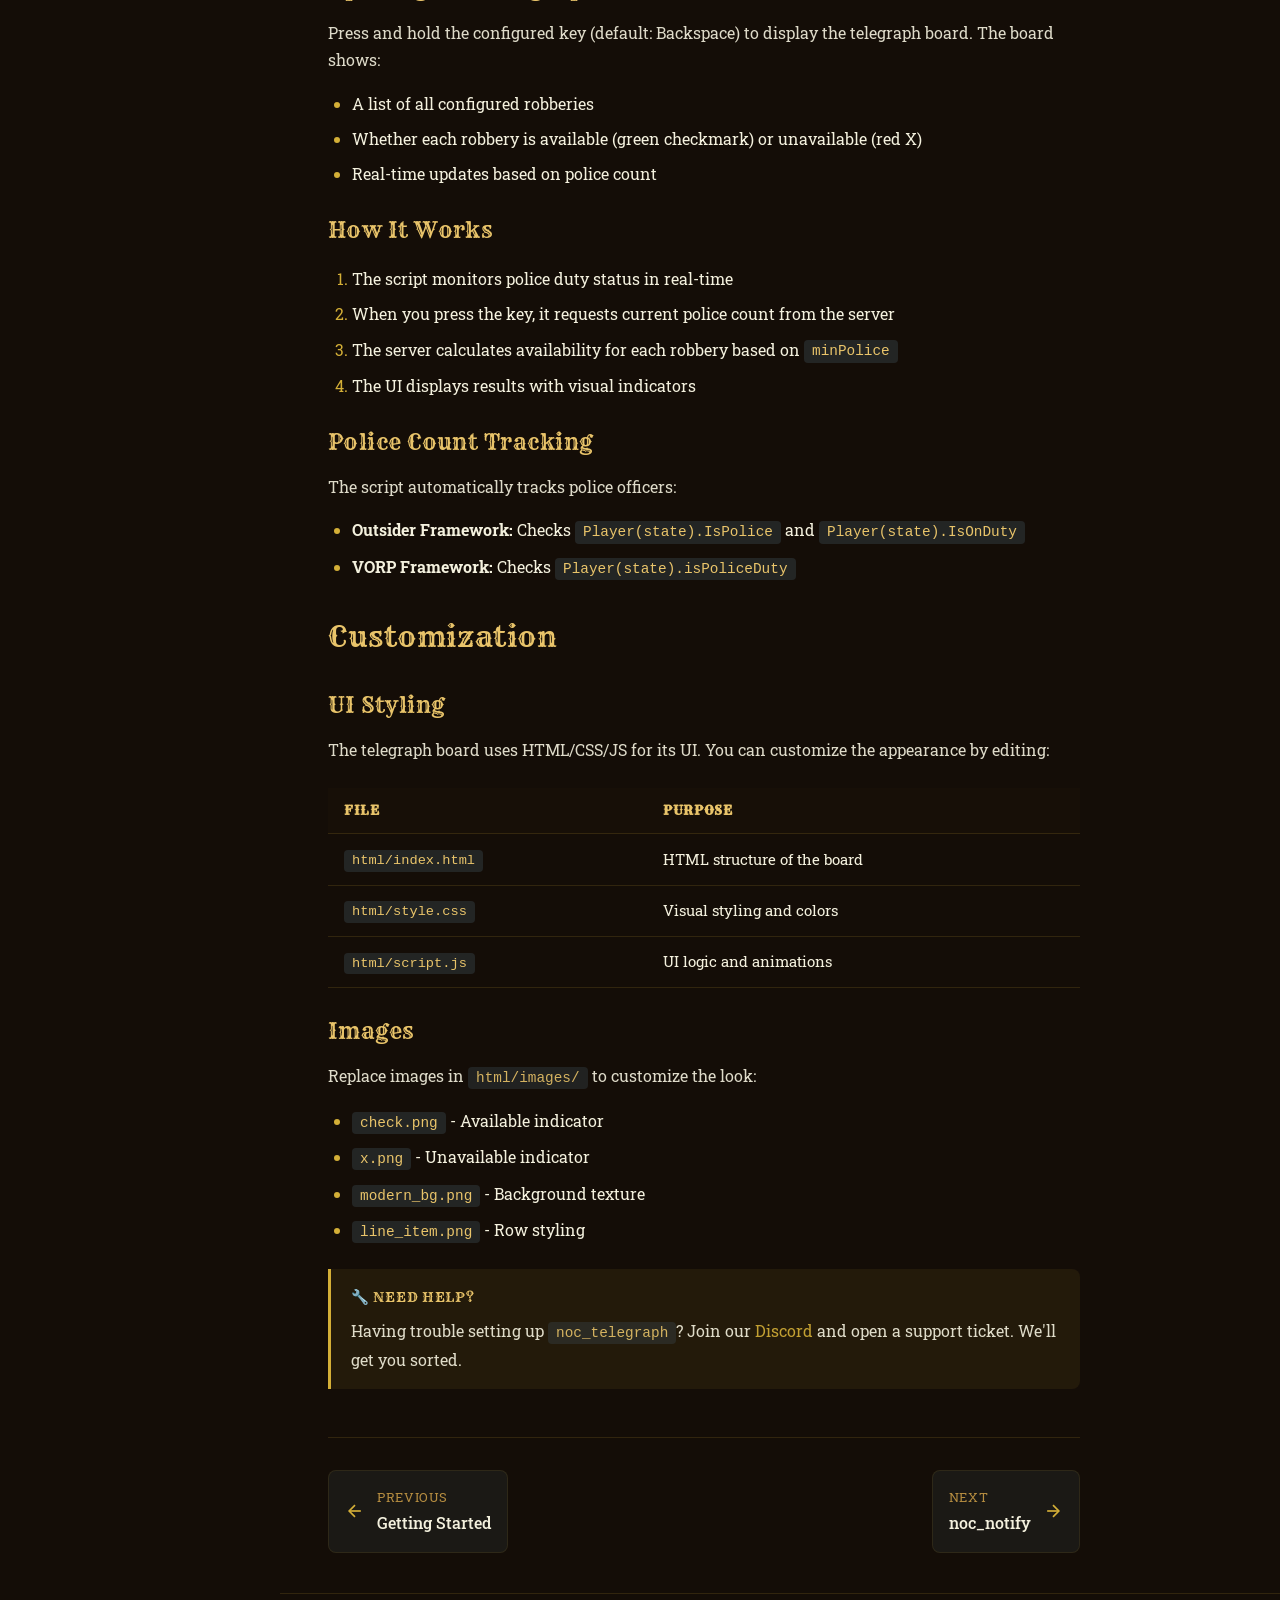
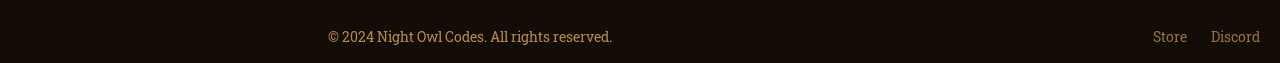
==== commit 6692cdb2: "feat: Update docs with actual script information - Replace noc_bounty with noc_notify documentation " ====
--- a/scripts/noc_telegraph.html
+++ b/scripts/noc_telegraph.html
@@ -3,7 +3,7 @@
 <head>
     <meta charset="UTF-8">
     <meta name="viewport" content="width=device-width, initial-scale=1.0">
-    <meta name="description" content="noc_telegraph - A period-accurate telegraph system for RedM servers by Night Owl Codes.">
+    <meta name="description" content="noc_telegraph - A police activity telegraph board for RedM servers by Night Owl Codes.">
     <meta name="theme-color" content="#140D07">
     <title>noc_telegraph - Night Owl Codes Documentation</title>
     <link rel="stylesheet" href="../styles/main.css">
@@ -161,7 +161,7 @@
                     </svg>
                     <span>Store</span>
                 </a>
-                <a href="https://discord.gg/nightowlcodes" class="nav-item">
+                <a href="https://discord.gg/nKnN7YTXGv" class="nav-item">
                     <svg class="nav-item-icon" viewBox="0 0 24 24" fill="currentColor">
                         <path d="M20.317 4.37a19.791 19.791 0 0 0-4.885-1.515.074.074 0 0 0-.079.037c-.21.375-.444.864-.608 1.25a18.27 18.27 0 0 0-5.487 0 12.64 12.64 0 0 0-.617-1.25.077.077 0 0 0-.079-.037A19.736 19.736 0 0 0 3.677 4.37a.07.07 0 0 0-.032.027C.533 9.046-.32 13.58.099 18.057a.082.082 0 0 0 .031.057 19.9 19.9 0 0 0 5.993 3.03.078.078 0 0 0 .084-.028 14.09 14.09 0 0 0 1.226-1.994.076.076 0 0 0-.041-.106 13.107 13.107 0 0 1-1.872-.892.077.077 0 0 1-.008-.128 10.2 10.2 0 0 0 .372-.292.074.074 0 0 1 .077-.01c3.928 1.793 8.18 1.793 12.062 0a.074.074 0 0 1 .078.01c.12.098.246.198.373.292a.077.077 0 0 1-.006.127 12.299 12.299 0 0 1-1.873.892.077.077 0 0 0-.041.107c.36.698.772 1.362 1.225 1.993a.076.076 0 0 0 .084.028 19.839 19.839 0 0 0 6.002-3.03.077.077 0 0 0 .032-.054c.5-5.177-.838-9.674-3.549-13.66a.061.061 0 0 0-.031-.03zM8.02 15.33c-1.183 0-2.157-1.085-2.157-2.419 0-1.333.956-2.419 2.157-2.419 1.21 0 2.176 1.096 2.157 2.42 0 1.333-.956 2.418-2.157 2.418zm7.975 0c-1.183 0-2.157-1.085-2.157-2.419 0-1.333.955-2.419 2.157-2.419 1.21 0 2.176 1.096 2.157 2.42 0 1.333-.946 2.418-2.157 2.418z"/>
                     </svg>
@@ -185,12 +185,12 @@
                     </svg>
                     <span>noc_telegraph</span>
                 </a>
-                <a href="noc_bounty.html" class="nav-item">
+                <a href="noc_notify.html" class="nav-item">
                     <svg class="nav-item-icon" viewBox="0 0 24 24" fill="none" stroke="currentColor" stroke-width="2">
-                        <circle cx="12" cy="8" r="7"></circle>
-                        <polyline points="8.21 13.89 7 23 12 20 17 23 15.79 13.88"></polyline>
-                    </svg>
-                    <span>noc_bounty</span>
+                        <path d="M18 8A6 6 0 0 0 6 8c0 7-3 9-3 9h18s-3-2-3-9"></path>
+                        <path d="M13.73 21a2 2 0 0 1-3.46 0"></path>
+                    </svg>
+                    <span>noc_notify</span>
                 </a>
             </nav>
             
@@ -205,8 +205,8 @@
                 <a href="#usage" class="nav-item children">
                     <span>Usage</span>
                 </a>
-                <a href="#api" class="nav-item children">
-                    <span>API Reference</span>
+                <a href="#customization" class="nav-item children">
+                    <span>Customization</span>
                 </a>
             </nav>
         </aside>
@@ -243,7 +243,7 @@
                         </svg>
                         <span>GitHub</span>
                     </a>
-                    <a href="https://discord.gg/nightowlcodes" class="header-link">
+                    <a href="https://discord.gg/nKnN7YTXGv" class="header-link">
                         <svg viewBox="0 0 24 24" fill="currentColor" width="18" height="18">
                             <path d="M20.317 4.37a19.791 19.791 0 0 0-4.885-1.515.074.074 0 0 0-.079.037c-.21.375-.444.864-.608 1.25a18.27 18.27 0 0 0-5.487 0 12.64 12.64 0 0 0-.617-1.25.077.077 0 0 0-.079-.037A19.736 19.736 0 0 0 3.677 4.37a.07.07 0 0 0-.032.027C.533 9.046-.32 13.58.099 18.057a.082.082 0 0 0 .031.057 19.9 19.9 0 0 0 5.993 3.03.078.078 0 0 0 .084-.028 14.09 14.09 0 0 0 1.226-1.994.076.076 0 0 0-.041-.106 13.107 13.107 0 0 1-1.872-.892.077.077 0 0 1-.008-.128 10.2 10.2 0 0 0 .372-.292.074.074 0 0 1 .077-.01c3.928 1.793 8.18 1.793 12.062 0a.074.074 0 0 1 .078.01c.12.098.246.198.373.292a.077.077 0 0 1-.006.127 12.299 12.299 0 0 1-1.873.892.077.077 0 0 0-.041.107c.36.698.772 1.362 1.225 1.993a.076.076 0 0 0 .084.028 19.839 19.839 0 0 0 6.002-3.03.077.077 0 0 0 .032-.054c.5-5.177-.838-9.674-3.549-13.66a.061.061 0 0 0-.031-.03zM8.02 15.33c-1.183 0-2.157-1.085-2.157-2.419 0-1.333.956-2.419 2.157-2.419 1.21 0 2.176 1.096 2.157 2.42 0 1.333-.956 2.418-2.157 2.418zm7.975 0c-1.183 0-2.157-1.085-2.157-2.419 0-1.333.955-2.419 2.157-2.419 1.21 0 2.176 1.096 2.157 2.42 0 1.333-.946 2.418-2.157 2.418z"/>
                         </svg>
@@ -266,19 +266,20 @@
                                 <span>noc_telegraph</span>
                             </nav>
                             <h1>noc_telegraph</h1>
-                            <p style="font-size: 1.1rem; opacity: 0.8; margin-top: 1rem;">A period-accurate telegraph system for immersive long-distance communication in your RedM server.</p>
+                            <p style="font-size: 1.1rem; opacity: 0.8; margin-top: 1rem;">A police activity telegraph board that displays robbery availability based on current police count. Simple, elegant, and period-appropriate.</p>
                         </div>
                         
-                        <p>The <code>noc_telegraph</code> script brings authentic 1899-era communication to your RedM server. Players can send and receive telegrams through telegraph offices, creating immersive roleplay opportunities for businesses, law enforcement, and personal correspondence.</p>
+                        <p>The <code>noc_telegraph</code> script provides an in-game UI that shows players which robberies are currently available based on the number of police officers on duty. It's designed to work seamlessly with both VORP and Outsider frameworks.</p>
                         
                         <div class="info-box">
                             <div class="info-box-title">✨ Key Features</div>
                             <ul style="margin: 0.5rem 0 0 1rem;">
-                                <li>Period-accurate telegraph system with Morse code aesthetics</li>
-                                <li>Multiple telegraph office locations</li>
-                                <li>Message delivery delays based on distance</li>
-                                <li>Telegram logging for server administrators</li>
-                                <li>Customizable pricing and delivery times</li>
+                                <li>Real-time police count tracking</li>
+                                <li>Configurable robbery requirements</li>
+                                <li>Supports VORP and Outsider frameworks</li>
+                                <li>Clean, period-appropriate UI design</li>
+                                <li>Customizable key binding</li>
+                                <li>Lightweight and optimized</li>
                             </ul>
                         </div>
                         
@@ -296,62 +297,52 @@
                         
                         <pre><code>ensure noc_telegraph</code></pre>
                         
-                        <h3>Step 3: Run Database Migration</h3>
-                        <p>Execute the provided SQL file to create the necessary database tables:</p>
-                        
-                        <pre><code>-- The migration runs automatically on first start
--- Or manually import: noc_telegraph/sql/migration.sql</code></pre>
-                        
-                        <h3>Step 4: Configure</h3>
-                        <p>Open <code>noc_telegraph/config/config.lua</code> to customize the script settings.</p>
-                        
-                        <h2 id="configuration">Configuration</h2>
-                        
-                        <p>The configuration file is organized into several sections for easy customization:</p>
-                        
-                        <h3>General Settings</h3>
+                        <h3>Step 3: Configure</h3>
+                        <p>Open <code>config.lua</code> to customize the framework setting, key binding, and robbery requirements:</p>
                         
                         <pre><code>Config = {}
 
--- General Settings
-Config.Debug = false                    -- Enable debug mode for development
-Config.Locale = 'en'                    -- Language code (en, es, de, fr)
-Config.CurrencySymbol = '$'             -- Currency display symbol
-
--- Telegram Settings
-Config.BasePrice = 5                    -- Base price per telegram
-Config.PricePerWord = 0.10              -- Additional cost per word
-Config.MaxMessageLength = 500           -- Maximum character limit
-Config.DeliveryDelay = 300              -- Base delivery time in seconds</code></pre>
-                        
-                        <h3>Office Locations</h3>
-                        
-                        <p>Configure telegraph office locations throughout your map:</p>
-                        
-                        <pre><code>Config.Offices = {
-    {
-        name = "Saint Denis Telegraph",
-        coords = vector3(2700.0, -1400.0, 50.0),
-        hours = { open = 6, close = 22 },
-        npc = {
-            model = "U_M_M_ValSheriff_01",
-            coords = vector4(2700.0, -1400.0, 50.0, 180.0)
-        }
-    },
-    {
-        name = "Blackwater Telegraph",
-        coords = vector3(-800.0, -1300.0, 40.0),
-        hours = { open = 7, close = 21 },
-        npc = {
-            model = "U_M_M_ValSheriff_01",
-            coords = vector4(-800.0, -1300.0, 40.0, 90.0)
-        }
-    }
+Config.Script = 'out'         -- 'out' = outsider_policeman | 'vorp' = vorp_police
+Config.Button = 0x156F7119    -- Backspace (change to your preferred key)</code></pre>
+                        
+                        <h3>Step 4: Restart Your Server</h3>
+                        <p>Restart your server or use the <code>refresh</code> command followed by the resource name:</p>
+                        
+                        <pre><code>refresh
+ensure noc_telegraph</code></pre>
+                        
+                        <h2 id="configuration">Configuration</h2>
+                        
+                        <p>The configuration is straightforward. Open the <code>config.lua</code> file to customize:</p>
+                        
+                        <h3>Framework Setting</h3>
+                        <p>Set the script to work with your chosen framework:</p>
+                        
+                        <pre><code>Config.Script = 'out'    -- Options: 'out' (outsider_policeman) or 'vorp' (vorp_police)</code></pre>
+                        
+                        <h3>Key Binding</h3>
+                        <p>Set the key used to open the telegraph board:</p>
+                        
+                        <pre><code>Config.Button = 0x156F7119    -- Backspace key hash</code></pre>
+                        
+                        <div class="info-box">
+                            <div class="info-box-title">💡 Finding Key Hashes</div>
+                            <p style="margin: 0;">You can find key hashes in the FiveM documentation or by using a key hash finder resource. Common keys include Backspace (<code>0x156F7119</code>), F5 (<code>0x8CC9CD42</code>), etc.</p>
+                        </div>
+                        
+                        <h3>Robbery Configuration</h3>
+                        <p>Define which robberies to display and their minimum police requirements:</p>
+                        
+                        <pre><code>Config.Robberies = {
+    { label = "General Stores",   minPolice = 1 },
+    { label = "Secondary Banks",  minPolice = 3 },
+    { label = "Full Price Drugs", minPolice = 4 },
+    { label = "Jewlery Store",    minPolice = 4 },
+    { label = "St. Denis Bank",   minPolice = 5 },
+    { label = "Blackwater Bank",  minPolice = 6 },
 }</code></pre>
                         
-                        <h3>Delivery Zones</h3>
-                        
-                        <p>Define regions for delivery time calculations:</p>
+                        <h3>Configuration Parameters</h3>
                         
                         <table>
                             <thead>
@@ -363,102 +354,83 @@
                             </thead>
                             <tbody>
                                 <tr>
-                                    <td><code>name</code></td>
+                                    <td><code>label</code></td>
                                     <td>string</td>
-                                    <td>Zone identifier name</td>
-                                </tr>
-                                <tr>
-                                    <td><code>center</code></td>
-                                    <td>vector3</td>
-                                    <td>Center coordinates of the zone</td>
-                                </tr>
-                                <tr>
-                                    <td><code>radius</code></td>
+                                    <td>The display name shown on the telegraph board</td>
+                                </tr>
+                                <tr>
+                                    <td><code>minPolice</code></td>
                                     <td>number</td>
-                                    <td>Radius of the zone in meters</td>
-                                </tr>
-                                <tr>
-                                    <td><code>deliveryMultiplier</code></td>
-                                    <td>number</td>
-                                    <td>Time multiplier for deliveries to/from this zone</td>
+                                    <td>Minimum police required for this robbery to be available</td>
                                 </tr>
                             </tbody>
                         </table>
                         
                         <h2 id="usage">Usage</h2>
                         
-                        <h3>Sending a Telegram</h3>
-                        <p>Players can visit any telegraph office to send messages:</p>
+                        <h3>Opening the Telegraph Board</h3>
+                        <p>Press and hold the configured key (default: Backspace) to display the telegraph board. The board shows:</p>
+                        <ul>
+                            <li>A list of all configured robberies</li>
+                            <li>Whether each robbery is available (green checkmark) or unavailable (red X)</li>
+                            <li>Real-time updates based on police count</li>
+                        </ul>
+                        
+                        <h3>How It Works</h3>
                         <ol>
-                            <li>Approach the telegraph clerk NPC</li>
-                            <li>Interact using the prompt (default: <code>E</code>)</li>
-                            <li>Select "Send Telegram" from the menu</li>
-                            <li>Enter the recipient's name and message</li>
-                            <li>Confirm the price and send</li>
+                            <li>The script monitors police duty status in real-time</li>
+                            <li>When you press the key, it requests current police count from the server</li>
+                            <li>The server calculates availability for each robbery based on <code>minPolice</code></li>
+                            <li>The UI displays results with visual indicators</li>
                         </ol>
                         
-                        <h3>Receiving Telegrams</h3>
-                        <p>When a telegram arrives, the recipient will be notified:</p>
+                        <h3>Police Count Tracking</h3>
+                        <p>The script automatically tracks police officers:</p>
                         <ul>
-                            <li>A notification appears indicating a new telegram</li>
-                            <li>Visit any telegraph office to collect your messages</li>
-                            <li>Telegrams are stored until collected or expired</li>
+                            <li><strong>Outsider Framework:</strong> Checks <code>Player(state).IsPolice</code> and <code>Player(state).IsOnDuty</code></li>
+                            <li><strong>VORP Framework:</strong> Checks <code>Player(state).isPoliceDuty</code></li>
                         </ul>
                         
-                        <h3>Telegram Storage</h3>
-                        <p>Sent and received telegrams are stored in the database:</p>
-                        <pre><code>-- Access your telegram history through the office menu
--- Administrators can view all telegrams through the admin panel</code></pre>
-                        
-                        <h2 id="api">API Reference</h2>
-                        
-                        <h3>Server Exports</h3>
-                        
-                        <pre><code>-- Send a telegram programmatically
-exports.noc_telegraph:SendTelegram(sender, recipient, message, callback)
-
--- Get pending telegrams for a player
-local telegrams = exports.noc_telegraph:GetPendingTelegrams(playerId)
-
--- Check if player has unread telegrams
-local hasUnread = exports.noc_telegraph:HasUnreadTelegrams(playerId)
-
--- Mark telegram as read
-exports.noc_telegraph:MarkAsRead(telegramId)
-
--- Get telegram history
-local history = exports.noc_telegraph:GetHistory(playerId, limit)</code></pre>
-                        
-                        <h3>Client Exports</h3>
-                        
-                        <pre><code>-- Open the telegraph UI
-exports.noc_telegraph:OpenUI()
-
--- Close the telegraph UI
-exports.noc_telegraph:CloseUI()
-
--- Get nearby telegraph office
-local office = exports.noc_telegraph:GetNearbyOffice()
-
--- Check if player is at telegraph office
-local atOffice = exports.noc_telegraph:IsAtOffice()</code></pre>
-                        
-                        <h3>Events</h3>
-                        
-                        <p>The script fires the following events for integration:</p>
-                        
-                        <pre><code>-- Server Event: When a telegram is sent
-TriggerEvent('noc_telegraph:telegramSent', sender, recipient, messageData)
-
--- Server Event: When a telegram is delivered
-TriggerEvent('noc_telegraph:telegramDelivered', recipient, telegramId)
-
--- Client Event: When player receives notification
-TriggerClientEvent('noc_telegraph:notifyRecipient', playerId, telegramCount)</code></pre>
+                        <h2 id="customization">Customization</h2>
+                        
+                        <h3>UI Styling</h3>
+                        <p>The telegraph board uses HTML/CSS/JS for its UI. You can customize the appearance by editing:</p>
+                        
+                        <table>
+                            <thead>
+                                <tr>
+                                    <th>File</th>
+                                    <th>Purpose</th>
+                                </tr>
+                            </thead>
+                            <tbody>
+                                <tr>
+                                    <td><code>html/index.html</code></td>
+                                    <td>HTML structure of the board</td>
+                                </tr>
+                                <tr>
+                                    <td><code>html/style.css</code></td>
+                                    <td>Visual styling and colors</td>
+                                </tr>
+                                <tr>
+                                    <td><code>html/script.js</code></td>
+                                    <td>UI logic and animations</td>
+                                </tr>
+                            </tbody>
+                        </table>
+                        
+                        <h3>Images</h3>
+                        <p>Replace images in <code>html/images/</code> to customize the look:</p>
+                        <ul>
+                            <li><code>check.png</code> - Available indicator</li>
+                            <li><code>x.png</code> - Unavailable indicator</li>
+                            <li><code>modern_bg.png</code> - Background texture</li>
+                            <li><code>line_item.png</code> - Row styling</li>
+                        </ul>
                         
                         <div class="info-box">
                             <div class="info-box-title">🔧 Need Help?</div>
-                            <p style="margin: 0;">Having trouble setting up <code>noc_telegraph</code>? Join our <a href="https://discord.gg/nightowlcodes">Discord</a> and open a support ticket. We'll get you sorted.</p>
+                            <p style="margin: 0;">Having trouble setting up <code>noc_telegraph</code>? Join our <a href="https://discord.gg/nKnN7YTXGv">Discord</a> and open a support ticket. We'll get you sorted.</p>
                         </div>
                         
                         <!-- Navigation Footer -->
@@ -473,10 +445,10 @@
                                     <div class="nav-footer-title">Getting Started</div>
                                 </div>
                             </a>
-                            <a href="noc_bounty.html" class="nav-footer-item">
+                            <a href="noc_notify.html" class="nav-footer-item">
                                 <div>
                                     <div class="nav-footer-label">Next</div>
-                                    <div class="nav-footer-title">noc_bounty</div>
+                                    <div class="nav-footer-title">noc_notify</div>
                                 </div>
                                 <svg viewBox="0 0 24 24" fill="none" stroke="currentColor" stroke-width="2">
                                     <line x1="5" y1="12" x2="19" y2="12"></line>
@@ -494,7 +466,7 @@
                         <li class="toc-item"><a href="#installation">Installation</a></li>
                         <li class="toc-item"><a href="#configuration">Configuration</a></li>
                         <li class="toc-item"><a href="#usage">Usage</a></li>
-                        <li class="toc-item"><a href="#api">API Reference</a></li>
+                        <li class="toc-item"><a href="#customization">Customization</a></li>
                     </ul>
                 </aside>
             </div>
@@ -504,7 +476,7 @@
                 <span>&copy; 2024 Night Owl Codes. All rights reserved.</span>
                 <div class="footer-links">
                     <a href="https://nightowlcodes.com">Store</a>
-                    <a href="https://discord.gg/nightowlcodes">Discord</a>
+                    <a href="https://discord.gg/nKnN7YTXGv">Discord</a>
                     <a href="https://github.com/night-owl-codes">GitHub</a>
                 </div>
             </footer>
